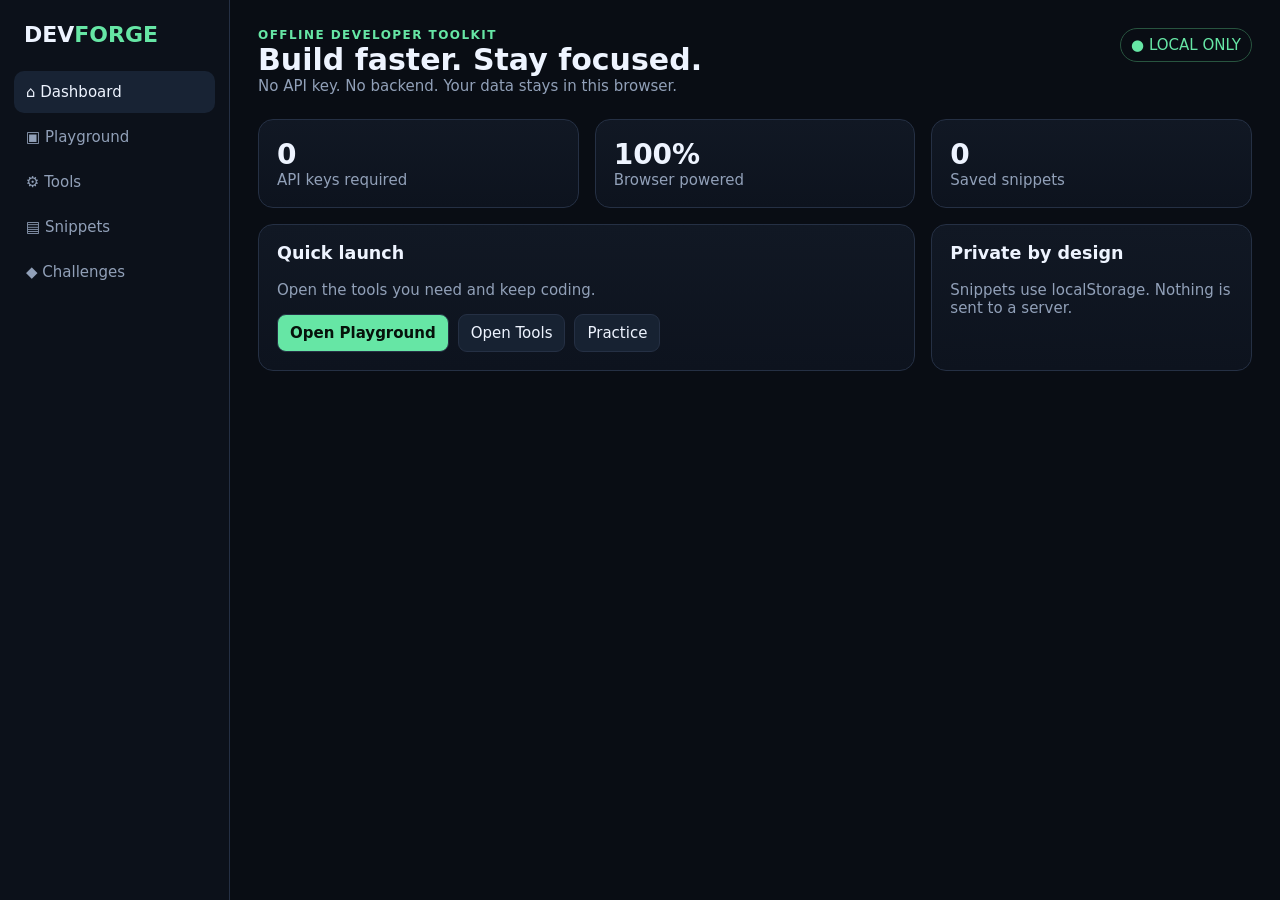
==== index.html @ 51171dcd "Build DEVFORGE offline developer toolkit" ====
<!doctype html><html lang="en"><head><meta charset="utf-8"><meta name="viewport" content="width=device-width,initial-scale=1"><title>DEVFORGE - Offline Developer Toolkit</title><style>:root{--bg:#090d14;--p:#111824;--line:#253044;--text:#eef4ff;--muted:#91a0b8;--a:#66e6a5}*{box-sizing:border-box}body{margin:0;background:var(--bg);color:var(--text);font:15px system-ui}.app{display:flex;min-height:100vh}.side{width:230px;position:fixed;inset:0 auto 0 0;background:#0c111a;border-right:1px solid var(--line);padding:22px 14px}.brand{font-size:22px;font-weight:800;margin:0 10px 24px}.brand span{color:var(--a)}nav button{display:block;width:100%;border:0;background:transparent;color:var(--muted);padding:12px;border-radius:10px;text-align:left;margin:3px 0}nav button.active,nav button:hover{background:#182334;color:var(--text)}main{margin-left:230px;width:calc(100% - 230px);padding:28px;max-width:1500px}.top{display:flex;justify-content:space-between;margin-bottom:24px}.eyebrow{color:var(--a);font-size:12px;font-weight:800;letter-spacing:.12em}.title{font-size:30px;font-weight:800}.sub,.card p{color:var(--muted)}.badge{border:1px solid #28543f;color:var(--a);padding:7px 10px;border-radius:20px;height:max-content}.view{display:none}.view.active{display:block}.grid{display:grid;grid-template-columns:repeat(3,1fr);gap:16px}.card{background:linear-gradient(180deg,var(--p),#0d131e);border:1px solid var(--line);border-radius:15px;padding:18px}.wide{grid-column:span 2}.full{grid-column:1/-1}.card h3{margin-top:0}.stat{font-size:28px;font-weight:800}button,input,textarea,select{font:inherit}input,textarea,select{width:100%;background:#090f18;color:var(--text);border:1px solid var(--line);border-radius:9px;padding:10px}textarea{min-height:145px}.btn{background:#172232;color:var(--text);border:1px solid var(--line);border-radius:9px;padding:9px 12px}.primary{background:var(--a);color:#06120b;font-weight:800}.row{display:flex;gap:9px;flex-wrap:wrap}.out{margin-top:10px;background:#080d15;border:1px solid var(--line);border-radius:9px;padding:12px;white-space:pre-wrap;word-break:break-word}.editor{display:grid;grid-template-columns:1fr 1fr 1fr;gap:8px}.editor textarea{height:300px;font-family:monospace}.preview{width:100%;height:300px;background:#fff;border:0;border-radius:9px;margin-top:10px}.gradient{height:120px;border-radius:10px;margin-top:10px}.snippet{display:flex;justify-content:space-between;gap:10px;padding:12px 0;border-bottom:1px solid var(--line)}.challenge{border:1px solid var(--line);border-radius:10px;padding:13px;margin:10px 0}.challenge code{display:block;background:#080d15;padding:8px;border-radius:7px}@media(max-width:800px){.side{width:65px;padding:15px 7px}.brand{font-size:0;text-align:center}.brand span{font-size:21px}nav button{font-size:0;text-align:center}nav button:first-letter{font-size:18px}main{margin-left:65px;width:calc(100% - 65px);padding:16px}.grid,.editor{grid-template-columns:1fr}.wide{grid-column:auto}}</style></head><body><div class="app"><aside class="side"><div class="brand">DEV<span>FORGE</span></div><nav><button class="active" data-view="home">⌂ Dashboard</button><button data-view="playground">▣ Playground</button><button data-view="tools">⚙ Tools</button><button data-view="snippets">▤ Snippets</button><button data-view="challenges">◆ Challenges</button></nav></aside><main><header class="top"><div><div class="eyebrow">OFFLINE DEVELOPER TOOLKIT</div><div class="title" id="title">Build faster. Stay focused.</div><div class="sub">No API key. No backend. Your data stays in this browser.</div></div><div class="badge">● LOCAL ONLY</div></header><section id="home" class="view active"><div class="grid"><div class="card"><div class="stat">0</div><div class="sub">API keys required</div></div><div class="card"><div class="stat">100%</div><div class="sub">Browser powered</div></div><div class="card"><div class="stat" id="count">0</div><div class="sub">Saved snippets</div></div><div class="card wide"><h3>Quick launch</h3><p>Open the tools you need and keep coding.</p><div class="row"><button class="btn primary" data-go="playground">Open Playground</button><button class="btn" data-go="tools">Open Tools</button><button class="btn" data-go="challenges">Practice</button></div></div><div class="card"><h3>Private by design</h3><p>Snippets use localStorage. Nothing is sent to a server.</p></div></div></section><section id="playground" class="view"><div class="card"><h3>Live HTML / CSS / JS Playground</h3><p>Edit code and run it instantly.</p><div class="editor"><textarea id="html"><h1>Hello DEVFORGE</h1><p>Edit me.</p></textarea><textarea id="css">body{font-family:system-ui;padding:30px}h1{color:#1769ff}</textarea><textarea id="js">document.body.insertAdjacentHTML("beforeend","<p>JavaScript works!</p>");</textarea></div><br><button class="btn primary" id="run">Run preview</button> <button class="btn" id="reset">Reset</button><iframe class="preview" id="frame" sandbox="allow-scripts"></iframe></div></section><section id="tools" class="view"><div class="grid"><div class="card wide"><h3>JSON Formatter / Validator</h3><textarea id="json" placeholder="Paste JSON here"></textarea><br><br><button class="btn primary" id="fmt">Format</button> <button class="btn" id="mini">Minify</button><div class="out" id="jsonout"></div></div><div class="card"><h3>Password Generator</h3><input id="plen" type="number" min="4" max="80" value="16"><br><br><button class="btn primary" id="pass">Generate</button><div class="out" id="passout"></div></div><div class="card"><h3>Binary / Decimal / Hex</h3><input id="num" placeholder="Enter number"><select id="base"><option value="10">Decimal to Binary</option><option value="2">Binary to Decimal</option><option value="16">Hex to Decimal</option></select><br><br><button class="btn primary" id="convert">Convert</button><div class="out" id="numout"></div></div><div class="card"><h3>Gradient Generator</h3><input id="c1" type="color" value="#66e6a5"><input id="c2" type="color" value="#66a8ff"><input id="angle" type="range" min="0" max="360" value="135"><div class="gradient" id="grad"></div><div class="out" id="gradout"></div></div><div class="card"><h3>CSS Shadow Generator</h3><input id="blur" type="range" min="0" max="60" value="20"><input id="opa" type="range" min="0" max="100" value="25"><div class="out" id="shadow"></div></div></div></section><section id="snippets" class="view"><div class="card"><h3>Local Snippet Vault</h3><p>Save useful code directly in your browser.</p><input id="sname" placeholder="Snippet name"><br><br><textarea id="scode" placeholder="Paste code here"></textarea><br><br><button class="btn primary" id="save">Save snippet</button><div id="list"></div></div></section><section id="challenges" class="view"><div class="card"><h3>Frontend Coding Challenges</h3><p>Short exercises for HTML, CSS and JavaScript practice.</p><div class="challenge"><b>01 · HTML</b><p>Create a button with text <b>Start</b> and class <code>primary-btn</code>.</p></div><div class="challenge"><b>02 · CSS</b><p>Center a 200px box horizontally and give it 16px padding.</p></div><div class="challenge"><b>03 · JavaScript</b><p>Write a function that returns the larger of two numbers.</p><code>function larger(a,b){ }</code></div><div class="challenge"><b>04 · JavaScript</b><p>Convert <code>"hello world"</code> to uppercase.</p></div></div></section></main></div><script>const q=s=>document.querySelector(s),all=s=>document.querySelectorAll(s);const titles={home:"Build faster. Stay focused.",playground:"Code. Run. Learn.",tools:"Developer tools, offline.",snippets:"Your local snippet vault.",challenges:"Practice makes progress."};function show(id){all(".view").forEach(x=>x.classList.toggle("active",x.id===id));all("nav button").forEach(x=>x.classList.toggle("active",x.dataset.view===id));q("#title").textContent=titles[id]}all("nav button").forEach(b=>b.onclick=()=>show(b.dataset.view));all("[data-go]").forEach(b=>b.onclick=()=>show(b.dataset.go));function run(){q("#frame").srcdoc="<!doctype html><style>"+q("#css").value+"</style>"+q("#html").value+"<script>"+q("#js").value.replace(/<\\/script/gi,"<\\/script")+"<\\/script>"}q("#run").onclick=run;q("#reset").onclick=()=>{q("#html").value="<h1>Hello DEVFORGE</h1><p>Edit me.</p>";q("#css").value="body{font-family:system-ui;padding:30px}h1{color:#1769ff}";q("#js").value="document.body.insertAdjacentHTML(\"beforeend\",\"<p>JavaScript works!</p>\");run()};run();q("#fmt").onclick=()=>{try{q("#jsonout").textContent=JSON.stringify(JSON.parse(q("#json").value),null,2)}catch(e){q("#jsonout").textContent="Invalid JSON: "+e.message}};q("#mini").onclick=()=>{try{q("#jsonout").textContent=JSON.stringify(JSON.parse(q("#json").value))}catch(e){q("#jsonout").textContent="Invalid JSON: "+e.message}};q("#pass").onclick=()=>{let n=Math.max(4,Math.min(80,+q("#plen").value||16)),s="ABCDEFGHJKLMNPQRSTUVWXYZabcdefghijkmnopqrstuvwxyz23456789!@#$%^&*";let r="",a=new Uint32Array(n);crypto.getRandomValues(a);a.forEach(x=>r+=s[x%s.length]);q("#passout").textContent=r};q("#convert").onclick=()=>{try{let b=+q("#base").value,n=parseInt(q("#num").value.trim(),b);if(Number.isNaN(n))throw Error("Invalid number");q("#numout").textContent=b===10?n.toString(2):n.toString(10)}catch(e){q("#numout").textContent=e.message}};function gradient(){let v="linear-gradient("+q("#angle").value+"deg, "+q("#c1").value+", "+q("#c2").value+")";q("#grad").style.background=v;q("#gradout").textContent="background: "+v+";"}["c1","c2","angle"].forEach(x=>q("#"+x).oninput=gradient);gradient();function shadow(){let v="0 10px "+q("#blur").value+"px rgba(0,0,0,"+(q("#opa").value/100)+")";q("#shadow").textContent="box-shadow: "+v+";"}["blur","opa"].forEach(x=>q("#"+x).oninput=shadow);shadow();let snippets=JSON.parse(localStorage.getItem("devforge")||"[]");function esc(x){return x.replace(/[&<>]/g,m=>({"&":"&amp;","<":"&lt;",">":"&gt;"}[m]))}function render(){q("#count").textContent=snippets.length;q("#list").innerHTML=snippets.map((s,i)=>"<div class=\"snippet\"><div><b>"+esc(s.name)+"</b><div class=\"sub\">"+esc(s.code.slice(0,100))+"</div></div><button class=\"btn\" onclick=\"del("+i+")\">Delete</button></div>").join("")||"<p class=\"sub\">No snippets saved yet.</p>"}window.del=i=>{snippets.splice(i,1);localStorage.setItem("devforge",JSON.stringify(snippets));render()};q("#save").onclick=()=>{let n=q("#sname").value.trim(),c=q("#scode").value;if(!n||!c)return;snippets.unshift({name:n,code:c});localStorage.setItem("devforge",JSON.stringify(snippets));q("#sname").value="";q("#scode").value="";render()};render();</script></body></html>
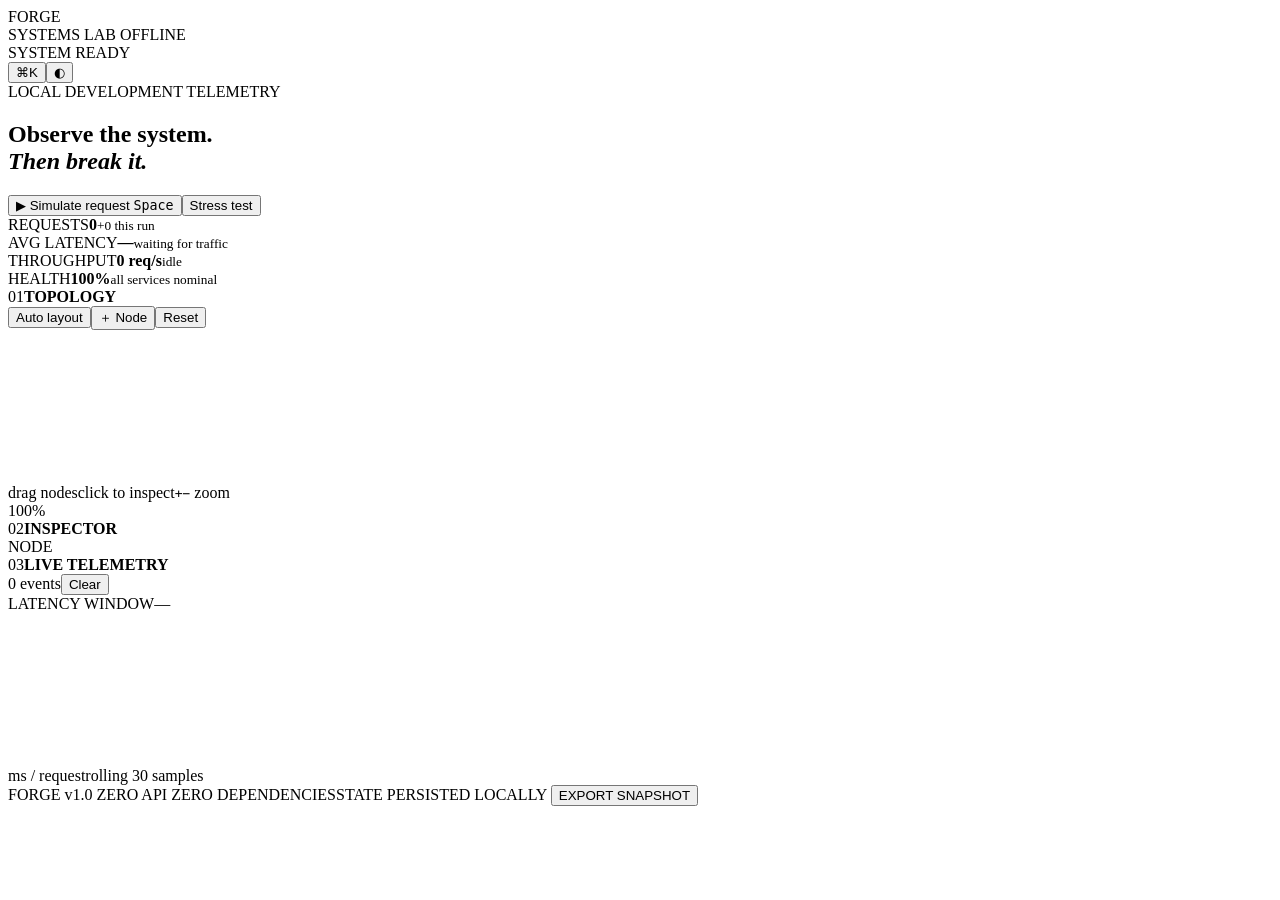
==== commit bea2d4b5: "Replace starter with FORGE systems lab UI" ====
--- a/index.html
+++ b/index.html
@@ -1 +1,34 @@
-<!doctype html><html lang="en"><head><meta charset="utf-8"><meta name="viewport" content="width=device-width,initial-scale=1"><title>DEVFORGE - Offline Developer Toolkit</title><style>:root{--bg:#090d14;--p:#111824;--line:#253044;--text:#eef4ff;--muted:#91a0b8;--a:#66e6a5}*{box-sizing:border-box}body{margin:0;background:var(--bg);color:var(--text);font:15px system-ui}.app{display:flex;min-height:100vh}.side{width:230px;position:fixed;inset:0 auto 0 0;background:#0c111a;border-right:1px solid var(--line);padding:22px 14px}.brand{font-size:22px;font-weight:800;margin:0 10px 24px}.brand span{color:var(--a)}nav button{display:block;width:100%;border:0;background:transparent;color:var(--muted);padding:12px;border-radius:10px;text-align:left;margin:3px 0}nav button.active,nav button:hover{background:#182334;color:var(--text)}main{margin-left:230px;width:calc(100% - 230px);padding:28px;max-width:1500px}.top{display:flex;justify-content:space-between;margin-bottom:24px}.eyebrow{color:var(--a);font-size:12px;font-weight:800;letter-spacing:.12em}.title{font-size:30px;font-weight:800}.sub,.card p{color:var(--muted)}.badge{border:1px solid #28543f;color:var(--a);padding:7px 10px;border-radius:20px;height:max-content}.view{display:none}.view.active{display:block}.grid{display:grid;grid-template-columns:repeat(3,1fr);gap:16px}.card{background:linear-gradient(180deg,var(--p),#0d131e);border:1px solid var(--line);border-radius:15px;padding:18px}.wide{grid-column:span 2}.full{grid-column:1/-1}.card h3{margin-top:0}.stat{font-size:28px;font-weight:800}button,input,textarea,select{font:inherit}input,textarea,select{width:100%;background:#090f18;color:var(--text);border:1px solid var(--line);border-radius:9px;padding:10px}textarea{min-height:145px}.btn{background:#172232;color:var(--text);border:1px solid var(--line);border-radius:9px;padding:9px 12px}.primary{background:var(--a);color:#06120b;font-weight:800}.row{display:flex;gap:9px;flex-wrap:wrap}.out{margin-top:10px;background:#080d15;border:1px solid var(--line);border-radius:9px;padding:12px;white-space:pre-wrap;word-break:break-word}.editor{display:grid;grid-template-columns:1fr 1fr 1fr;gap:8px}.editor textarea{height:300px;font-family:monospace}.preview{width:100%;height:300px;background:#fff;border:0;border-radius:9px;margin-top:10px}.gradient{height:120px;border-radius:10px;margin-top:10px}.snippet{display:flex;justify-content:space-between;gap:10px;padding:12px 0;border-bottom:1px solid var(--line)}.challenge{border:1px solid var(--line);border-radius:10px;padding:13px;margin:10px 0}.challenge code{display:block;background:#080d15;padding:8px;border-radius:7px}@media(max-width:800px){.side{width:65px;padding:15px 7px}.brand{font-size:0;text-align:center}.brand span{font-size:21px}nav button{font-size:0;text-align:center}nav button:first-letter{font-size:18px}main{margin-left:65px;width:calc(100% - 65px);padding:16px}.grid,.editor{grid-template-columns:1fr}.wide{grid-column:auto}}</style></head><body><div class="app"><aside class="side"><div class="brand">DEV<span>FORGE</span></div><nav><button class="active" data-view="home">⌂ Dashboard</button><button data-view="playground">▣ Playground</button><button data-view="tools">⚙ Tools</button><button data-view="snippets">▤ Snippets</button><button data-view="challenges">◆ Challenges</button></nav></aside><main><header class="top"><div><div class="eyebrow">OFFLINE DEVELOPER TOOLKIT</div><div class="title" id="title">Build faster. Stay focused.</div><div class="sub">No API key. No backend. Your data stays in this browser.</div></div><div class="badge">● LOCAL ONLY</div></header><section id="home" class="view active"><div class="grid"><div class="card"><div class="stat">0</div><div class="sub">API keys required</div></div><div class="card"><div class="stat">100%</div><div class="sub">Browser powered</div></div><div class="card"><div class="stat" id="count">0</div><div class="sub">Saved snippets</div></div><div class="card wide"><h3>Quick launch</h3><p>Open the tools you need and keep coding.</p><div class="row"><button class="btn primary" data-go="playground">Open Playground</button><button class="btn" data-go="tools">Open Tools</button><button class="btn" data-go="challenges">Practice</button></div></div><div class="card"><h3>Private by design</h3><p>Snippets use localStorage. Nothing is sent to a server.</p></div></div></section><section id="playground" class="view"><div class="card"><h3>Live HTML / CSS / JS Playground</h3><p>Edit code and run it instantly.</p><div class="editor"><textarea id="html"><h1>Hello DEVFORGE</h1><p>Edit me.</p></textarea><textarea id="css">body{font-family:system-ui;padding:30px}h1{color:#1769ff}</textarea><textarea id="js">document.body.insertAdjacentHTML("beforeend","<p>JavaScript works!</p>");</textarea></div><br><button class="btn primary" id="run">Run preview</button> <button class="btn" id="reset">Reset</button><iframe class="preview" id="frame" sandbox="allow-scripts"></iframe></div></section><section id="tools" class="view"><div class="grid"><div class="card wide"><h3>JSON Formatter / Validator</h3><textarea id="json" placeholder="Paste JSON here"></textarea><br><br><button class="btn primary" id="fmt">Format</button> <button class="btn" id="mini">Minify</button><div class="out" id="jsonout"></div></div><div class="card"><h3>Password Generator</h3><input id="plen" type="number" min="4" max="80" value="16"><br><br><button class="btn primary" id="pass">Generate</button><div class="out" id="passout"></div></div><div class="card"><h3>Binary / Decimal / Hex</h3><input id="num" placeholder="Enter number"><select id="base"><option value="10">Decimal to Binary</option><option value="2">Binary to Decimal</option><option value="16">Hex to Decimal</option></select><br><br><button class="btn primary" id="convert">Convert</button><div class="out" id="numout"></div></div><div class="card"><h3>Gradient Generator</h3><input id="c1" type="color" value="#66e6a5"><input id="c2" type="color" value="#66a8ff"><input id="angle" type="range" min="0" max="360" value="135"><div class="gradient" id="grad"></div><div class="out" id="gradout"></div></div><div class="card"><h3>CSS Shadow Generator</h3><input id="blur" type="range" min="0" max="60" value="20"><input id="opa" type="range" min="0" max="100" value="25"><div class="out" id="shadow"></div></div></div></section><section id="snippets" class="view"><div class="card"><h3>Local Snippet Vault</h3><p>Save useful code directly in your browser.</p><input id="sname" placeholder="Snippet name"><br><br><textarea id="scode" placeholder="Paste code here"></textarea><br><br><button class="btn primary" id="save">Save snippet</button><div id="list"></div></div></section><section id="challenges" class="view"><div class="card"><h3>Frontend Coding Challenges</h3><p>Short exercises for HTML, CSS and JavaScript practice.</p><div class="challenge"><b>01 · HTML</b><p>Create a button with text <b>Start</b> and class <code>primary-btn</code>.</p></div><div class="challenge"><b>02 · CSS</b><p>Center a 200px box horizontally and give it 16px padding.</p></div><div class="challenge"><b>03 · JavaScript</b><p>Write a function that returns the larger of two numbers.</p><code>function larger(a,b){ }</code></div><div class="challenge"><b>04 · JavaScript</b><p>Convert <code>"hello world"</code> to uppercase.</p></div></div></section></main></div><script>const q=s=>document.querySelector(s),all=s=>document.querySelectorAll(s);const titles={home:"Build faster. Stay focused.",playground:"Code. Run. Learn.",tools:"Developer tools, offline.",snippets:"Your local snippet vault.",challenges:"Practice makes progress."};function show(id){all(".view").forEach(x=>x.classList.toggle("active",x.id===id));all("nav button").forEach(x=>x.classList.toggle("active",x.dataset.view===id));q("#title").textContent=titles[id]}all("nav button").forEach(b=>b.onclick=()=>show(b.dataset.view));all("[data-go]").forEach(b=>b.onclick=()=>show(b.dataset.go));function run(){q("#frame").srcdoc="<!doctype html><style>"+q("#css").value+"</style>"+q("#html").value+"<script>"+q("#js").value.replace(/<\\/script/gi,"<\\/script")+"<\\/script>"}q("#run").onclick=run;q("#reset").onclick=()=>{q("#html").value="<h1>Hello DEVFORGE</h1><p>Edit me.</p>";q("#css").value="body{font-family:system-ui;padding:30px}h1{color:#1769ff}";q("#js").value="document.body.insertAdjacentHTML(\"beforeend\",\"<p>JavaScript works!</p>\");run()};run();q("#fmt").onclick=()=>{try{q("#jsonout").textContent=JSON.stringify(JSON.parse(q("#json").value),null,2)}catch(e){q("#jsonout").textContent="Invalid JSON: "+e.message}};q("#mini").onclick=()=>{try{q("#jsonout").textContent=JSON.stringify(JSON.parse(q("#json").value))}catch(e){q("#jsonout").textContent="Invalid JSON: "+e.message}};q("#pass").onclick=()=>{let n=Math.max(4,Math.min(80,+q("#plen").value||16)),s="ABCDEFGHJKLMNPQRSTUVWXYZabcdefghijkmnopqrstuvwxyz23456789!@#$%^&*";let r="",a=new Uint32Array(n);crypto.getRandomValues(a);a.forEach(x=>r+=s[x%s.length]);q("#passout").textContent=r};q("#convert").onclick=()=>{try{let b=+q("#base").value,n=parseInt(q("#num").value.trim(),b);if(Number.isNaN(n))throw Error("Invalid number");q("#numout").textContent=b===10?n.toString(2):n.toString(10)}catch(e){q("#numout").textContent=e.message}};function gradient(){let v="linear-gradient("+q("#angle").value+"deg, "+q("#c1").value+", "+q("#c2").value+")";q("#grad").style.background=v;q("#gradout").textContent="background: "+v+";"}["c1","c2","angle"].forEach(x=>q("#"+x).oninput=gradient);gradient();function shadow(){let v="0 10px "+q("#blur").value+"px rgba(0,0,0,"+(q("#opa").value/100)+")";q("#shadow").textContent="box-shadow: "+v+";"}["blur","opa"].forEach(x=>q("#"+x).oninput=shadow);shadow();let snippets=JSON.parse(localStorage.getItem("devforge")||"[]");function esc(x){return x.replace(/[&<>]/g,m=>({"&":"&amp;","<":"&lt;",">":"&gt;"}[m]))}function render(){q("#count").textContent=snippets.length;q("#list").innerHTML=snippets.map((s,i)=>"<div class=\"snippet\"><div><b>"+esc(s.name)+"</b><div class=\"sub\">"+esc(s.code.slice(0,100))+"</div></div><button class=\"btn\" onclick=\"del("+i+")\">Delete</button></div>").join("")||"<p class=\"sub\">No snippets saved yet.</p>"}window.del=i=>{snippets.splice(i,1);localStorage.setItem("devforge",JSON.stringify(snippets));render()};q("#save").onclick=()=>{let n=q("#sname").value.trim(),c=q("#scode").value;if(!n||!c)return;snippets.unshift({name:n,code:c});localStorage.setItem("devforge",JSON.stringify(snippets));q("#sname").value="";q("#scode").value="";render()};render();</script></body></html>+<!doctype html>
+<html lang="en">
+<head>
+<meta charset="utf-8"><meta name="viewport" content="width=device-width,initial-scale=1,viewport-fit=cover">
+<meta name="theme-color" content="#080a0f"><meta name="description" content="FORGE — an offline systems observability laboratory.">
+<title>FORGE — Systems Lab</title><link rel="stylesheet" href="styles.css">
+</head>
+<body>
+<div id="app" class="app">
+<header class="topbar"><div class="brand"><div class="brand-mark"><span></span><span></span><span></span></div><div><div class="brand-name">FORGE</div><div class="brand-sub">SYSTEMS LAB <i></i> OFFLINE</div></div></div>
+<div class="top-actions"><div class="status-pill"><span class="live-dot"></span><span id="systemStatus">SYSTEM READY</span></div><button class="icon-btn" id="commandBtn" title="Command palette">⌘K</button><button class="icon-btn" id="themeBtn" title="Toggle theme">◐</button></div></header>
+<main class="workspace">
+<section class="hero-strip"><div><div class="eyebrow">LOCAL DEVELOPMENT TELEMETRY</div><h1>Observe the system.<br><em>Then break it.</em></h1></div><div class="hero-actions"><button class="btn btn-primary" id="runBtn"><span class="play">▶</span> Simulate request <kbd>Space</kbd></button><button class="btn" id="stressBtn">Stress test</button></div></section>
+<section class="metrics-row">
+<article class="metric-card"><span>REQUESTS</span><strong id="mRequests">0</strong><small id="mReqDelta">+0 this run</small></article>
+<article class="metric-card"><span>AVG LATENCY</span><strong id="mLatency">—</strong><small id="mLatencyDelta">waiting for traffic</small></article>
+<article class="metric-card"><span>THROUGHPUT</span><strong id="mThroughput">0 <b>req/s</b></strong><small id="mThroughputDelta">idle</small></article>
+<article class="metric-card"><span>HEALTH</span><strong id="mHealth">100%</strong><small id="mHealthDelta">all services nominal</small></article>
+</section>
+<section class="lab-grid">
+<div class="panel topology-panel"><div class="panel-head"><div><span class="panel-kicker">01</span><strong>TOPOLOGY</strong></div><div class="panel-tools"><button class="tool-btn" id="autoLayoutBtn">Auto layout</button><button class="tool-btn" id="addNodeBtn">＋ Node</button><button class="tool-btn" id="resetBtn">Reset</button></div></div>
+<div class="canvas-wrap"><canvas id="graphCanvas" aria-label="Interactive system topology"></canvas><div class="canvas-hud"><span><i class="key-dot"></i>drag nodes</span><span><i class="key-dot"></i>click to inspect</span><span><kbd>+</kbd><kbd>−</kbd> zoom</span></div><div class="zoom-readout" id="zoomReadout">100%</div></div></div>
+<aside class="panel inspector"><div class="panel-head"><div><span class="panel-kicker">02</span><strong>INSPECTOR</strong></div><span class="mono muted" id="selectedType">NODE</span></div><div id="inspectorBody" class="inspector-body"></div></aside>
+</section>
+<section class="panel telemetry-panel"><div class="panel-head"><div><span class="panel-kicker">03</span><strong>LIVE TELEMETRY</strong></div><div class="telemetry-actions"><span id="eventCount" class="mono muted">0 events</span><button class="tool-btn" id="clearEvents">Clear</button></div></div>
+<div class="telemetry-grid"><div class="event-stream" id="eventStream" aria-live="polite"></div><div class="spark-wrap"><div class="spark-title"><span>LATENCY WINDOW</span><span id="sparkValue">—</span></div><canvas id="sparkCanvas"></canvas><div class="legend"><span><i class="legend-line"></i>ms / request</span><span>rolling 30 samples</span></div></div></div></section>
+</main>
+<footer class="footer"><span>FORGE v1.0 <i></i> ZERO API <i></i> ZERO DEPENDENCIES</span><span>STATE PERSISTED LOCALLY <i></i> <button id="exportBtn">EXPORT SNAPSHOT</button></span></footer>
+</div>
+<div class="toast-stack" id="toastStack"></div>
+<dialog id="commandPalette"><div class="command-shell"><div class="command-input-row"><span>⌘</span><input id="commandInput" autocomplete="off" placeholder="Type a command…"><kbd>ESC</kbd></div><div id="commandList" class="command-list"></div><div class="command-foot">Navigate <kbd>↑</kbd><kbd>↓</kbd> · Execute <kbd>↵</kbd> · Close <kbd>ESC</kbd></div></div></dialog>
+<dialog id="nodeDialog"><form method="dialog" class="node-form" id="nodeForm"><div class="dialog-head"><div><span class="panel-kicker">CREATE</span><h2>New service</h2></div><button class="close-btn" value="cancel">×</button></div><label>Name<input id="newNodeName" required maxlength="20" placeholder="e.g. Search Index"></label><label>Type<select id="newNodeType"><option value="service">SERVICE</option><option value="worker">WORKER</option><option value="database">DATABASE</option><option value="queue">QUEUE</option><option value="cache">CACHE</option></select></label><label>Capacity<input id="newNodeCapacity" type="number" min="1" max="1000" value="180"></label><div class="dialog-actions"><button class="btn" value="cancel">Cancel</button><button class="btn btn-primary" value="default">Create node</button></div></form></dialog>
+<script src="app.js" defer></script>
+</body></html>
